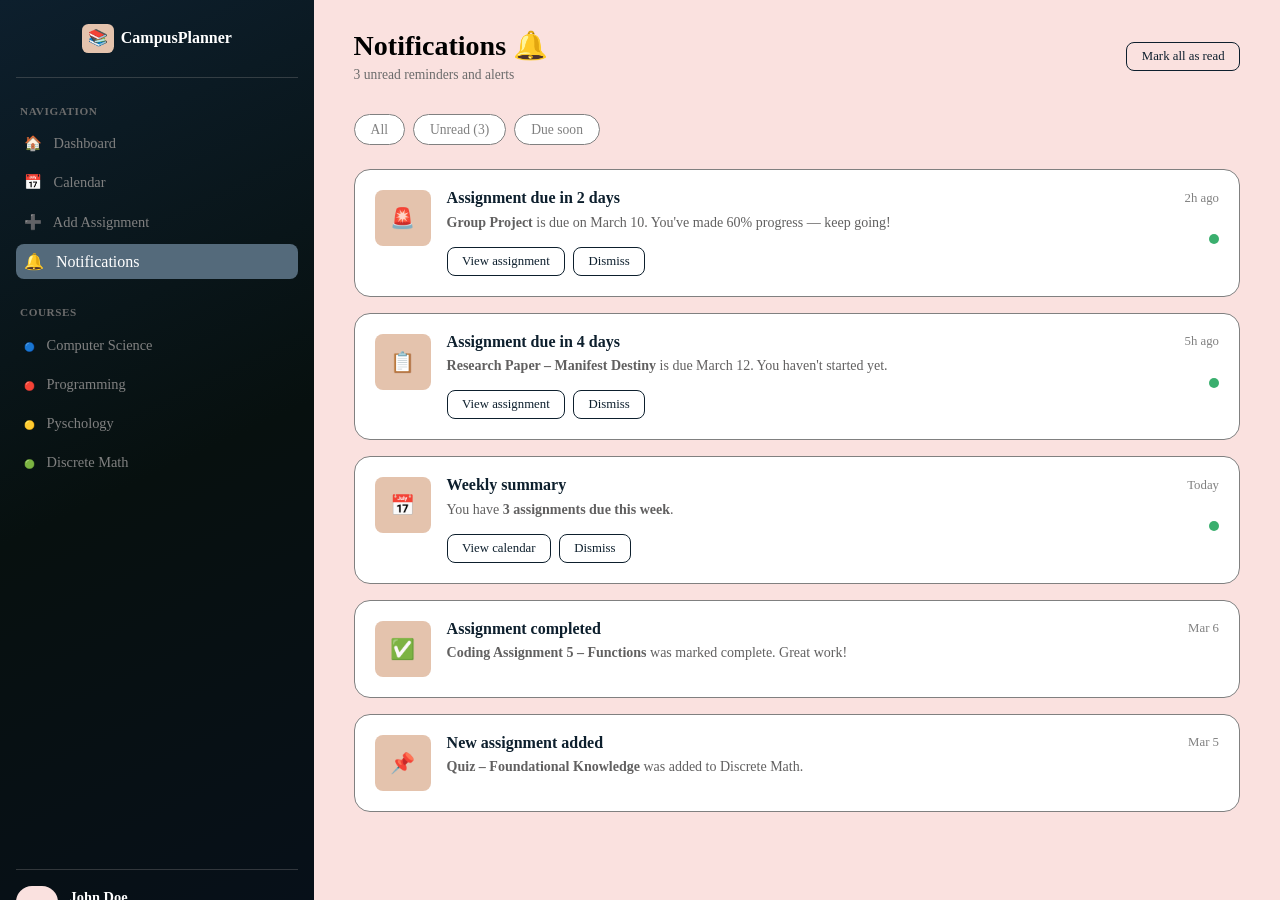
==== notifications.html @ 2d3afdeb "files" ====
<!DOCTYPE html>
<html>
    <head>
    <meta charset="utf-8">
    <meta http-equiv="X-UA-Compatible" content="IE=edge">
    <title>CampusPlanner</title>
    <meta name="viewport" content="width=device-width, initial-scale=1">

    <link rel="stylesheet" href="https://cdnjs.cloudflare.com/ajax/libs/font-awesome/6.5.0/css/all.min.css">

    <link rel="stylesheet" href="./reset.css">
    <link rel="stylesheet" href="./dashboard.css">
    <link rel="stylesheet" href="./notifications.css">
</head>
    <body>
        <div class="container">
            <div class="nav">
                <div class="navHeader">
                    <h4 id="logo-text"><span id="logo-icon">📚</span>CampusPlanner</h4>
                </div>
                <span id="navText">Navigation</span>
                <ul class="navList">
                    <a href="./dashboard.html"><div><span id="nav-icon">🏠</span> Dashboard</div></a>
                    <a href="./calendar.html"><div><span id="nav-icon">📅</span> Calendar</div></a>
                    <a href="./addAssignment.html"><div><span id="nav-icon">➕</span> Add Assignment</div></a>
                    <a class="active" href="./notifications.html"><div><span id="nav-icon">🔔</span> Notifications</div></a>
                </ul>
                <span id="navText">Courses</span>
                <ul class="courseList">
                    <a href=""><div><span id="course-icon">🔵</span> Computer Science</div></a>
                    <a href=""><div><span id="course-icon">🔴</span> Programming</div></a>
                    <a href=""><div><span id="course-icon">🟡</span> Pyschology</div></a>
                    <a href=""><div><span id="course-icon">🟢</span> Discrete Math</div></a>
                </ul>
                <div class="profile">
                    <div class="avatar">
                        JD
                    </div>
                    <div id="profile-details">
                        <div id="name">John Doe</div>
                        <div id="class">Junior • CS Major</div>
                    </div>
                </div>
            </div>
            <div class="main">
                <div class="flex">
                    <div>
                        <h1 class="header">Notifications 🔔</h1>
                        <span class="sub">3 unread reminders and alerts</span>
                    </div>
                    <div class="button mark-read">Mark all as read</div>
                </div>
                <div class="tabs">
                    <div class="tab notifcationsActive">All</div>
                    <div class="tab">Unread (3)</div>
                    <div class="tab">Due soon</div>
                </div>
                <div class="list">
                    <div class="card unread">
                        <div class="icon">🚨</div>
                        <div class="body">
                            <div class="top">
                                <div class="title">Assignment due in 2 days</div>
                                <div class="time">2h ago</div>
                            </div>
                            <div class="desc"><strong>Group Project</strong> is due on March 10. You've made 60% progress — keep going!</div>
                            <div class="actions">
                                <div class="button primary">View assignment</div>
                                <div class="button">Dismiss</div>
                            </div>
                        </div>
                        <div class="unread-dot"></div>
                    </div>
                    <div class="card unread">
                        <div class="icon">📋</div>
                        <div class="body">
                            <div class="top">
                                <div class="title">Assignment due in 4 days</div>
                                <div class="time">5h ago</div>
                            </div>
                            <div class="desc"><strong>Research Paper – Manifest Destiny</strong> is due March 12. You haven't started yet.</div>
                            <div class="actions">
                                <div class="button primary">View assignment</div>
                                <div class="button">Dismiss</div>
                            </div>
                        </div>
                        <div class="unread-dot"></div>
                    </div>
                    <div class="card unread">
                        <div class="icon">📅</div>
                        <div class="body">
                            <div class="top">
                                <div class="title">Weekly summary</div>
                                <div class="time">Today</div>
                            </div>
                            <div class="desc">You have <strong>3 assignments due this week</strong>.</div>
                            <div class="actions">
                                <div class="button">View calendar</div>
                                <div class="button">Dismiss</div>
                            </div>
                        </div>
                        <div class="unread-dot"></div>
                    </div>
                    <div class="card">
                        <div class="icon">✅</div>
                        <div class="body">
                            <div class="top">
                                <div class="title">Assignment completed</div>
                                <div class="time">Mar 6</div>
                            </div>
                            <div class="desc"><strong>Coding Assignment 5 – Functions</strong> was marked complete. Great work!</div>
                        </div>
                    </div>
                    <div class="card">
                        <div class="icon">📌</div>
                        <div class="body">
                            <div class="top">
                                <div class="title">New assignment added</div>
                                <div class="time">Mar 5</div>
                            </div>
                            <div class="desc"><strong>Quiz – Foundational Knowledge </strong> was added to Discrete Math.</div>
                        </div>
                    </div>

                </div>
            </div>
        </div>
    </body>
</html>
---- dashboard.css ----
:root {
    --dark-blue: #0D1F2D;
    --light-blue: #546A7B;
    --steel: #546A7B;
    --smokey: #FAE1DF;
    --sand: #E4C3AD;
    --text-muted: #6b6b6b;
    --border: rgba(128, 128, 128, 0.35);
}

.container {
    display: flex;
    flex-direction: row;
    width: 100vw;
    height: 100vh;
    overflow: hidden;
}

a {
    text-decoration: none;
}

.nav {
    display: flex;
    flex-direction: column;
    background: linear-gradient(155deg, #0D1F2D 0%, #07100F 50%, #07101A 100%);
    height: 100%;
    width: 22%;
    min-width: 200px;
    padding: 1.5rem 1rem;
    color: gray;
    flex-shrink: 0;
}

.navHeader {
    color: white;
    display: flex;
    align-items: center;
    justify-content: center;
    padding-bottom: 1.5rem;
    margin-bottom: 1.75rem;
    border-bottom: 1px solid var(--border);
}

#logo-text {
    display: flex;
    align-items: center;
    gap: .4rem;
    font-size: 1rem;
}

#logo-icon {
    background-color: var(--sand);
    padding: .4rem;
    border-radius: .4rem;
}

#navText {
    font-size: .7rem;
    font-weight: 700;
    letter-spacing: .05em;
    text-transform: uppercase;
    color: var(--text-muted);
    padding-left: .25rem;
}

.navList,
.courseList {
    display: flex;
    flex-direction: column;
    gap: .35rem;
    margin-top: .6rem;
    margin-bottom: 1.75rem;
}

.navList a,
.courseList a {
    color: gray;
    display: flex;
    align-items: center;
    padding: .6rem .5rem;
    border-radius: .5rem;
    font-size: .9rem;
    transition: color 0.15s;
}

.navList a:hover,
.courseList a:hover {
    color: white;
}

.navList a.active {
    background-color: var(--steel);
    color: white;
    font-size: 1rem;
}

#nav-icon {
    margin-right: .5rem;
}

#course-icon {
    font-size: .55rem;
    margin-right: .5rem;
}

.profile {
    margin-top: auto;
    padding-top: 1rem;
    border-top: 1px solid var(--border);
    display: flex;
    align-items: center;
    gap: .75rem;
}

.avatar {
    background-color: var(--smokey);
    padding: .75rem;
    border-radius: 1rem;
    color: var(--dark-blue);
    font-weight: 600;
    font-size: .9rem;
    flex-shrink: 0;
}

#name {
    color: white;
    font-size: .9rem;
    font-weight: 600;
}

#class {
    color: var(--text-muted);
    font-size: .75rem;
    margin-top: .2rem;
}

.main {
    background-color: var(--smokey);
    flex: 1;
    height: 100%;
    padding: 2rem 2.5rem;
    overflow-y: auto;
}

.flex {
    display: flex;
    flex-direction: row;
    justify-content: space-between;
    align-items: center;
    margin-bottom: 2rem;
}

.header {
    font-size: 1.75rem;
    font-weight: 700;
    margin-bottom: .35rem;
}

.sub {
    color: var(--text-muted);
    font-size: .85rem;
}

#assignment-button {
    color: white;
    background-color: var(--steel);
    padding: .75rem 1.25rem;
    border-radius: .75rem;
    font-size: .9rem;
    white-space: nowrap;
}

.task {
    display: flex;
    gap: 1rem;
    width: 100%;
    margin-bottom: 2.5rem;
}

.taskCard {
    display: flex;
    align-items: center;
    gap: .75rem;
    flex: 1;
    padding: 1.25rem;
    background-color: white;
    border-radius: 1.25rem;
    border: 1px solid var(--border);
}

.cardIcon {
    background-color: var(--sand);
    border-radius: .5rem;
    padding: .5rem;
    font-size: 1.35rem;
    display: flex;
    justify-content: center;
    align-items: center;
    flex-shrink: 0;
}

.cardText {
    display: flex;
    flex-direction: column;
    gap: .15rem;
}

.number {
    font-size: 1.6rem;
    font-weight: 700;
    line-height: 1;
}

.text {
    font-size: .8rem;
    color: var(--text-muted);
}

.subContainer {
    display: flex;
    flex-direction: row;
    gap: 2rem;
    align-items: flex-start;
}

.assignments {
    display: flex;
    flex-direction: column;
    flex: 1;
}

.assignmentCont {
    display: flex;
    justify-content: space-between;
    align-items: center;
    margin-bottom: .75rem;
}

.assignmentHeader {
    font-size: 1.15rem;
    font-weight: 600;
}

.button {
    color: var(--dark-blue);
    padding: .4rem .75rem;
    border: 1px solid var(--dark-blue);
    border-radius: .5rem;
    font-size: .8rem;
}

.assingmentCard {
    background-color: white;
    padding: 1rem 1.25rem;
    border: 1px solid var(--border);
    border-radius: 1rem;
    display: flex;
    align-items: center;
    gap: 1rem;
    margin-bottom: .75rem;
}

.circle {
    border: 1px solid gray;
    width: 22px;
    height: 22px;
    border-radius: 50%;
    flex-shrink: 0;
}

.assignmentTitle {
    font-weight: 600;
    font-size: .95rem;
}

.assignmentCourse {
    font-size: .8rem;
    color: var(--text-muted);
    margin-top: .2rem;
}

.other {
    flex-shrink: 0;
}

.schedule {
    background-color: white;
    padding: 1.25rem;
    border: 1px solid var(--border);
    border-radius: 1rem;
    display: flex;
    flex-direction: column;
    gap: .35rem;
    width: 210px;
    min-height: 200px;
}

.schedHeader {
    font-size: 1rem;
    font-weight: 600;
}

.schedText {
    font-size: .8rem;
    color: var(--text-muted);
    margin-bottom: .5rem;
}

.scheduleCard {
    background-color: rgba(84, 106, 123, 0.15);
    padding: .75rem 1rem;
    border-radius: .75rem;
    display: flex;
    flex-direction: column;
    gap: .25rem;
    margin-top: .25rem;
}

.time {
    font-size: .75rem;
    color: var(--text-muted);
}

.details {
    font-size: .85rem;
    font-weight: 500;
    color: var(--dark-blue);
}
---- notifications.css ----
.tabs {
    display: flex;
    flex-direction: row;
    gap: .5rem;
    margin-bottom: 1.5rem;
}

.tab {
    padding: .5rem 1rem;
    border: 1px solid gray;
    border-radius: 2rem;
    font-size: .85rem;
    cursor: pointer;
    color: gray;
    background-color: white;
}

.tab .notifcationsActive {
    background-color: var(--dark-blue);
    color: white;
    border-color: var(--dark-blue);
}

.list {
    display: flex;
    flex-direction: column;
    gap: 1rem;
}

.card {
    background-color: white;
    border: 1px solid gray;
    border-radius: 1rem;
    padding: 1.25rem;
    display: flex;
    flex-direction: row;
    align-items: flex-start;
    gap: 1rem;
    position: relative;
}

.card .unread {
    border-left: 4px solid var(--steel);
}
 
.icon {
    background-color: var(--sand);
    border-radius: .5rem;
    padding: .5rem;
    font-size: 1.25rem;
    display: flex;
    justify-content: center;
    align-items: center;
    min-width: 2.5rem;
    height: 2.5rem;
}

.body {
    display: flex;
    flex-direction: column;
    gap: .4rem;
    flex: 1;
}

.top {
    display: flex;
    justify-content: space-between;
    align-items: center;
}

.title {
    font-size: 1rem;
    font-weight: 600;
    color: var(--dark-blue);
}

.time {
    font-size: .8rem;
    color: gray;
}

.desc {
    font-size: .875rem;
    color: rgb(97, 96, 96);
    line-height: 1.4;
}

.actions {
    display: flex;
    flex-direction: row;
    gap: .5rem;
    margin-top: .5rem;
}

.button {
    padding: .45rem .9rem;
    border-radius: .5rem;
    font-size: .8rem;
    border: 1px solid var(--dark-blue);
    color: var(--dark-blue);
    cursor: pointer;
}

.button .primary {
    background-color: var(--steel);
    color: white;
    border-color: var(--steel);
}

.unread-dot {
    width: 10px;
    height: 10px;
    background-color: #3aaf6e;
    border-radius: 50%;
    position: absolute;
    top: 4rem;
    right: 1.25rem;
}

.mark-read {
    cursor: pointer;
    white-space: nowrap;
}
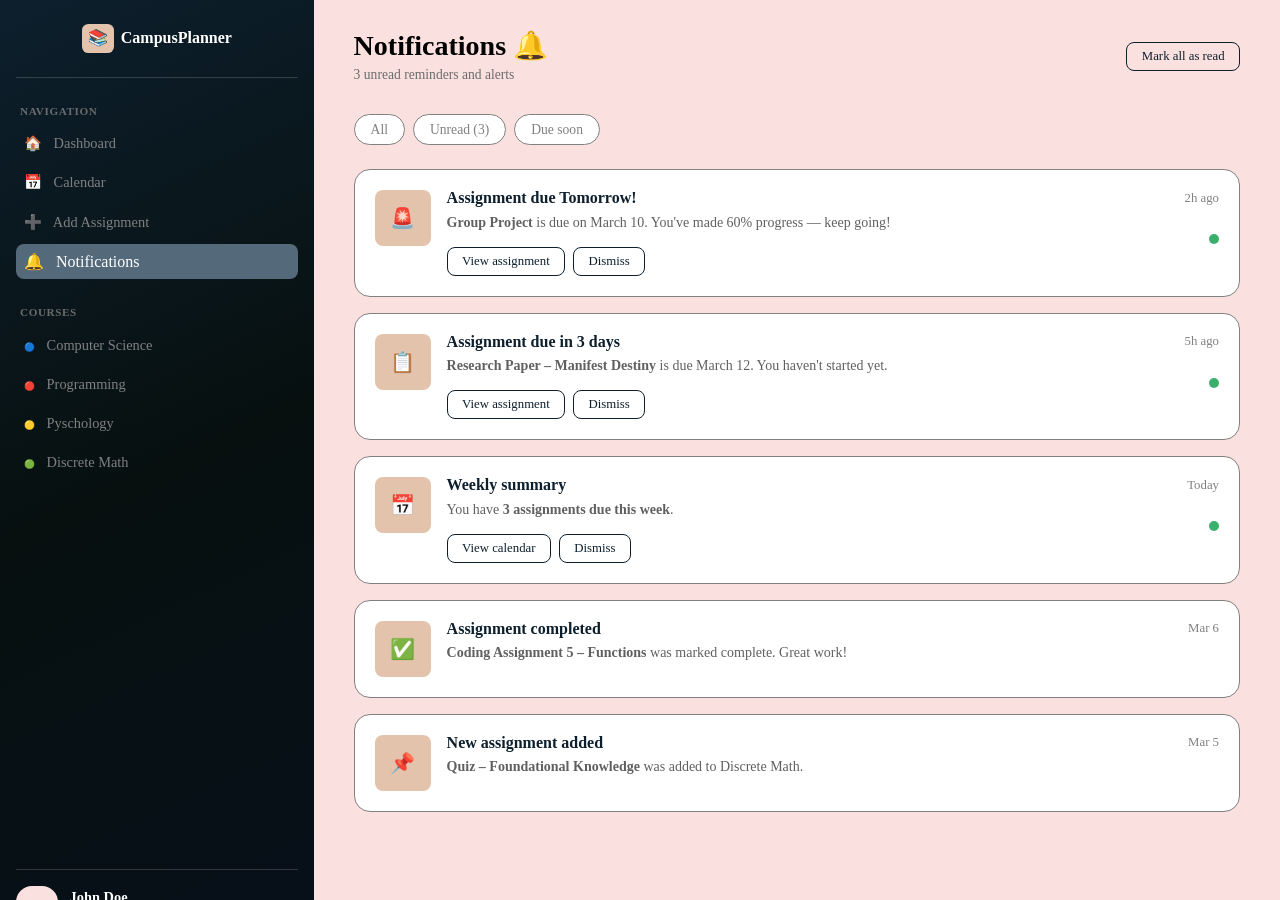
==== commit e4084799: "bug" ====
--- a/notifications.html
+++ b/notifications.html
@@ -60,7 +60,7 @@
                         <div class="icon">🚨</div>
                         <div class="body">
                             <div class="top">
-                                <div class="title">Assignment due in 2 days</div>
+                                <div class="title">Assignment due Tomorrow!</div>
                                 <div class="time">2h ago</div>
                             </div>
                             <div class="desc"><strong>Group Project</strong> is due on March 10. You've made 60% progress — keep going!</div>
@@ -75,7 +75,7 @@
                         <div class="icon">📋</div>
                         <div class="body">
                             <div class="top">
-                                <div class="title">Assignment due in 4 days</div>
+                                <div class="title">Assignment due in 3 days</div>
                                 <div class="time">5h ago</div>
                             </div>
                             <div class="desc"><strong>Research Paper – Manifest Destiny</strong> is due March 12. You haven't started yet.</div>
